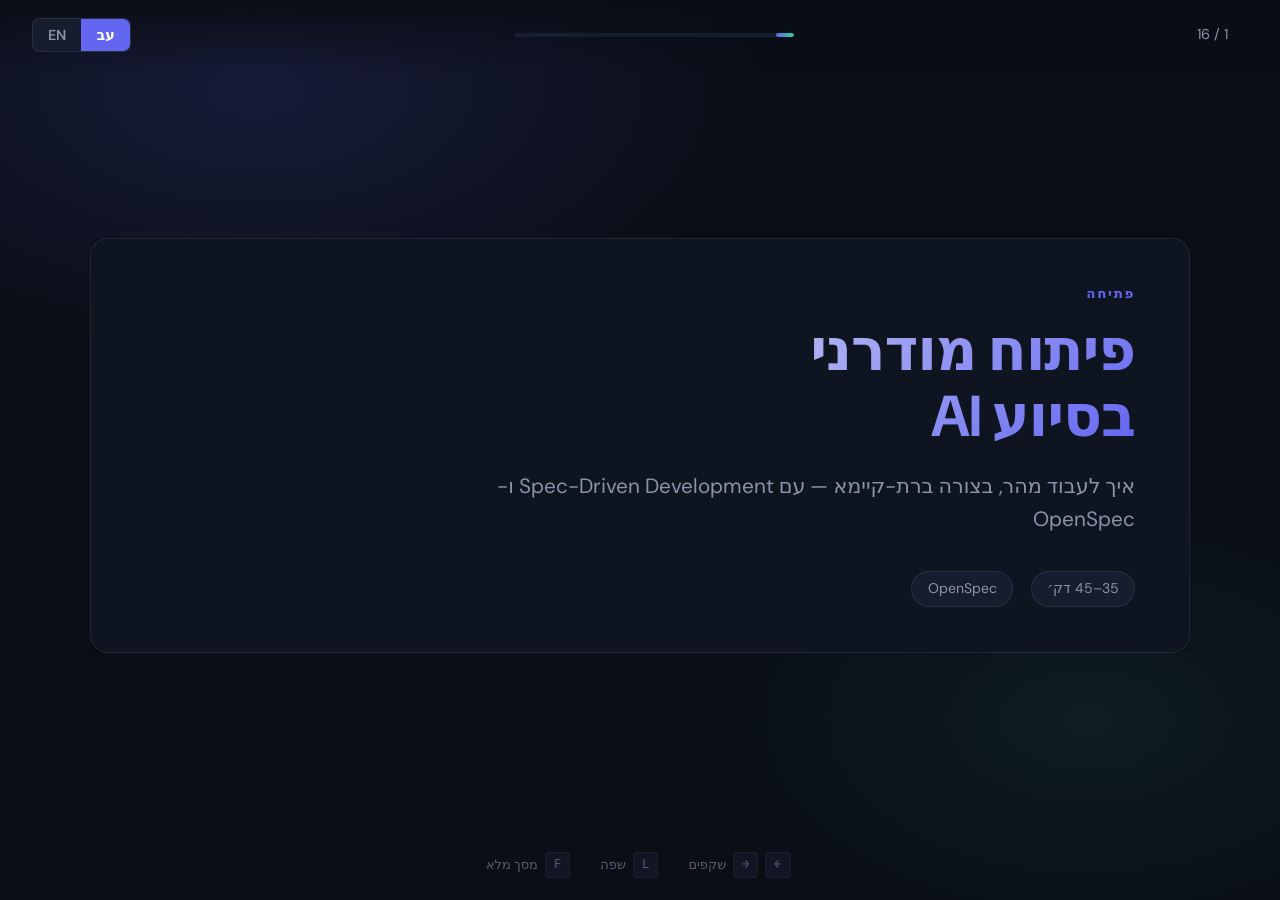
==== presentation/index.html @ f29eb17a "Add initial draft for AI-assisted development presentation and supporting materials - Created presen" ====
<!doctype html>
<html lang="he" dir="rtl">
  <head>
    <meta charset="UTF-8" />
    <meta name="viewport" content="width=device-width, initial-scale=1.0" />
    <title>Modern AI-Assisted Development</title>
    <link rel="preconnect" href="https://fonts.googleapis.com" />
    <link rel="preconnect" href="https://fonts.gstatic.com" crossorigin />
    <link
      href="https://fonts.googleapis.com/css2?family=DM+Sans:ital,opsz,wght@0,9..40,400;0,9..40,500;0,9..40,600;0,9..40,700;1,9..40,400&family=JetBrains+Mono:wght@400;500&display=swap"
      rel="stylesheet"
    />
    <style>
      :root {
        --bg: #0a0e17;
        --bg-slide: #0f1520;
        --surface: #161d2e;
        --surface-hover: #1c2640;
        --border: rgba(255, 255, 255, 0.08);
        --text: #e8ecf4;
        --text-muted: #8b95a8;
        --accent: #6366f1;
        --accent-glow: rgba(99, 102, 241, 0.35);
        --accent-soft: rgba(99, 102, 241, 0.12);
        --success: #34d399;
        --success-soft: rgba(52, 211, 153, 0.12);
        --warning: #fbbf24;
        --warning-soft: rgba(251, 191, 36, 0.12);
        --danger: #f87171;
        --danger-soft: rgba(248, 113, 113, 0.12);
        --highlight: #a5b4fc;
        --radius: 14px;
        --radius-sm: 8px;
        --shadow: 0 24px 80px rgba(0, 0, 0, 0.45);
        --font: "DM Sans", system-ui, sans-serif;
        --mono: "JetBrains Mono", monospace;
        --transition: 0.35s cubic-bezier(0.4, 0, 0.2, 1);
      }

      *,
      *::before,
      *::after {
        box-sizing: border-box;
        margin: 0;
        padding: 0;
      }

      html {
        font-size: 18px;
      }

      body {
        font-family: var(--font);
        background: var(--bg);
        color: var(--text);
        overflow: hidden;
        height: 100vh;
        line-height: 1.5;
      }

      body[dir="ltr"] {
        font-family: var(--font);
      }

      /* Ambient background */
      .ambient {
        position: fixed;
        inset: 0;
        pointer-events: none;
        z-index: 0;
        background:
          radial-gradient(
            ellipse 80% 60% at 20% 10%,
            rgba(99, 102, 241, 0.15),
            transparent 50%
          ),
          radial-gradient(
            ellipse 60% 50% at 85% 80%,
            rgba(52, 211, 153, 0.08),
            transparent 50%
          ),
          var(--bg);
      }

      /* Top bar */
      .topbar {
        position: fixed;
        top: 0;
        left: 0;
        right: 0;
        z-index: 100;
        display: flex;
        align-items: center;
        justify-content: space-between;
        padding: 1rem 1.75rem;
        background: linear-gradient(
          to bottom,
          rgba(10, 14, 23, 0.95),
          transparent
        );
      }

      .progress-wrap {
        flex: 1;
        max-width: 280px;
        height: 4px;
        background: var(--surface);
        border-radius: 2px;
        overflow: hidden;
        margin-inline: 1.5rem;
      }

      .progress-bar {
        height: 100%;
        background: linear-gradient(90deg, var(--accent), var(--success));
        border-radius: 2px;
        transition: width var(--transition);
        width: 0%;
      }

      .slide-counter {
        font-size: 0.8rem;
        color: var(--text-muted);
        font-variant-numeric: tabular-nums;
        min-width: 4rem;
        text-align: center;
      }

      .lang-toggle {
        display: flex;
        background: var(--surface);
        border: 1px solid var(--border);
        border-radius: var(--radius-sm);
        overflow: hidden;
      }

      .lang-btn {
        padding: 0.4rem 0.85rem;
        border: none;
        background: transparent;
        color: var(--text-muted);
        font-family: var(--font);
        font-size: 0.8rem;
        font-weight: 600;
        cursor: pointer;
        transition: all 0.2s;
      }

      .lang-btn.active {
        background: var(--accent);
        color: white;
      }

      .lang-btn:hover:not(.active) {
        color: var(--text);
        background: var(--surface-hover);
      }

      /* Slides container */
      .deck {
        position: relative;
        z-index: 1;
        height: 100vh;
        display: flex;
        align-items: center;
        justify-content: center;
        padding: 4.5rem 2rem 5rem;
      }

      .slide {
        position: absolute;
        width: min(1100px, 92vw);
        max-height: calc(100vh - 9rem);
        overflow-y: auto;
        opacity: 0;
        visibility: hidden;
        transform: translateX(40px) scale(0.98);
        transition:
          opacity var(--transition),
          transform var(--transition),
          visibility var(--transition);
        scrollbar-width: thin;
        scrollbar-color: var(--accent) transparent;
      }

      body[dir="ltr"] .slide {
        transform: translateX(-40px) scale(0.98);
      }

      .slide.active {
        opacity: 1;
        visibility: visible;
        transform: translateX(0) scale(1);
      }

      .slide-inner {
        background: var(--bg-slide);
        border: 1px solid var(--border);
        border-radius: calc(var(--radius) + 4px);
        padding: 2.5rem 3rem;
        box-shadow: var(--shadow);
      }

      /* Typography */
      .slide-label {
        font-size: 0.75rem;
        font-weight: 600;
        text-transform: uppercase;
        letter-spacing: 0.12em;
        color: var(--accent);
        margin-bottom: 0.75rem;
      }

      h1 {
        font-size: clamp(2rem, 5vw, 3.2rem);
        font-weight: 700;
        line-height: 1.15;
        letter-spacing: -0.02em;
        margin-bottom: 1rem;
      }

      h2 {
        font-size: clamp(1.6rem, 3.5vw, 2.2rem);
        font-weight: 700;
        letter-spacing: -0.02em;
        margin-bottom: 1.25rem;
        line-height: 1.2;
      }

      .subtitle {
        font-size: 1.15rem;
        color: var(--text-muted);
        max-width: 36rem;
        line-height: 1.6;
      }

      /* Key quote / callout */
      .key-message {
        background: linear-gradient(
          135deg,
          var(--accent-soft),
          rgba(52, 211, 153, 0.06)
        );
        border: 1px solid rgba(99, 102, 241, 0.3);
        border-radius: var(--radius);
        padding: 1.5rem 1.75rem;
        margin: 1.5rem 0;
        font-size: 1.2rem;
        font-weight: 600;
        line-height: 1.5;
        color: var(--highlight);
        position: relative;
      }

      .key-message::before {
        content: '"';
        position: absolute;
        top: -0.25rem;
        inset-inline-start: 1rem;
        font-size: 3rem;
        opacity: 0.2;
        line-height: 1;
      }

      .key-message.danger {
        background: linear-gradient(
          135deg,
          var(--danger-soft),
          var(--warning-soft)
        );
        border-color: rgba(248, 113, 113, 0.35);
        color: #fecaca;
      }

      .key-message.success {
        background: linear-gradient(
          135deg,
          var(--success-soft),
          var(--accent-soft)
        );
        border-color: rgba(52, 211, 153, 0.35);
        color: #a7f3d0;
      }

      /* Cards grid */
      .cards {
        display: grid;
        grid-template-columns: repeat(auto-fit, minmax(220px, 1fr));
        gap: 1rem;
        margin-top: 1.5rem;
      }

      .card {
        background: var(--surface);
        border: 1px solid var(--border);
        border-radius: var(--radius);
        padding: 1.25rem;
        transition:
          border-color 0.2s,
          transform 0.2s;
      }

      .card:hover {
        border-color: rgba(99, 102, 241, 0.35);
        transform: translateY(-2px);
      }

      .card-icon {
        font-size: 1.5rem;
        margin-bottom: 0.6rem;
      }

      .card h3 {
        font-size: 0.95rem;
        font-weight: 600;
        margin-bottom: 0.35rem;
      }

      .card p {
        font-size: 0.85rem;
        color: var(--text-muted);
        line-height: 1.45;
      }

      .card.opportunity {
        border-inline-start: 3px solid var(--success);
      }
      .card.challenge {
        border-inline-start: 3px solid var(--danger);
      }
      .card.neutral {
        border-inline-start: 3px solid var(--accent);
      }

      /* Flow / steps */
      .flow {
        display: flex;
        flex-wrap: wrap;
        gap: 0.5rem;
        align-items: center;
        margin-top: 1.5rem;
      }

      .flow-step {
        background: var(--surface);
        border: 1px solid var(--border);
        border-radius: var(--radius-sm);
        padding: 0.65rem 1rem;
        font-size: 0.85rem;
        font-weight: 500;
        flex: 0 1 auto;
      }

      .flow-arrow {
        color: var(--accent);
        font-size: 1.1rem;
        opacity: 0.7;
      }

      /* Physical key labels — avoid bidi mirroring in RTL */
      .nav-keys {
        direction: ltr;
        unicode-bidi: isolate;
      }

      /* Layer stack */
      .layers {
        display: flex;
        flex-direction: column;
        gap: 0.65rem;
        margin-top: 1.25rem;
      }

      .layers-legend {
        display: flex;
        flex-wrap: wrap;
        gap: 0.5rem 1rem;
        margin-top: 0.75rem;
        font-size: 0.72rem;
        font-weight: 600;
        letter-spacing: 0.02em;
      }

      .layers-legend span {
        display: inline-flex;
        align-items: center;
        gap: 0.35rem;
        padding: 0.25rem 0.6rem;
        border-radius: 999px;
        border: 1px solid var(--border);
      }

      .layers-legend .lg-foundation {
        color: var(--success);
        background: var(--success-soft);
        border-color: rgba(52, 211, 153, 0.35);
      }
      .layers-legend .lg-checkpoint {
        color: var(--highlight);
        background: var(--accent-soft);
        border-color: rgba(99, 102, 241, 0.35);
      }
      .layers-legend .lg-final {
        color: var(--warning);
        background: var(--warning-soft);
        border-color: rgba(251, 191, 36, 0.35);
      }

      .layer {
        display: flex;
        align-items: flex-start;
        gap: 1rem;
        background: var(--surface);
        border: 1px solid var(--border);
        border-radius: var(--radius-sm);
        padding: 0.85rem 1.15rem;
        transition: all 0.2s;
        text-align: start;
        width: 100%;
        color: inherit;
      }

      .layer[data-tip] {
        cursor: help;
      }

      .layer[data-tip]:hover {
        border-color: rgba(99, 102, 241, 0.4);
        background: var(--surface-hover);
      }

      .layer.foundation {
        background: linear-gradient(90deg, var(--success-soft), transparent);
        border: 2px solid rgba(52, 211, 153, 0.45);
        padding: 1rem 1.2rem;
        box-shadow: 0 0 0 1px rgba(52, 211, 153, 0.08);
      }

      .layer.checkpoint {
        border-inline-start: 3px solid var(--accent);
      }

      .layer.final {
        background: linear-gradient(90deg, var(--warning-soft), transparent);
        border-inline-start: 3px solid var(--warning);
      }

      .layer-num {
        width: 1.75rem;
        height: 1.75rem;
        border-radius: 50%;
        background: var(--accent);
        color: white;
        font-size: 0.75rem;
        font-weight: 700;
        display: flex;
        align-items: center;
        justify-content: center;
        flex-shrink: 0;
      }

      .layer.foundation .layer-num {
        width: 2rem;
        height: 2rem;
        font-size: 0.85rem;
        background: var(--success);
        box-shadow: 0 0 12px rgba(52, 211, 153, 0.35);
      }

      .layer.final .layer-num {
        background: var(--warning);
        color: #1a1408;
      }

      .layer-badge {
        flex-shrink: 0;
        font-size: 0.62rem;
        font-weight: 700;
        text-transform: uppercase;
        letter-spacing: 0.06em;
        padding: 0.28rem 0.55rem;
        border-radius: 999px;
        background: var(--success-soft);
        color: var(--success);
        border: 1px solid rgba(52, 211, 153, 0.4);
        white-space: nowrap;
      }

      .layer-tier-label {
        font-size: 0.65rem;
        font-weight: 600;
        text-transform: uppercase;
        letter-spacing: 0.07em;
        color: var(--text-muted);
        margin-bottom: 0.35rem;
      }

      .layer.foundation .layer-tier-label {
        color: var(--success);
      }
      .layer.final .layer-tier-label {
        color: var(--warning);
      }

      .layer-info {
        flex: 1;
      }
      .layer-info strong {
        display: block;
        font-size: 0.9rem;
        margin-bottom: 0.25rem;
      }
      .layer-info .layer-desc {
        display: block;
        font-size: 0.82rem;
        color: var(--text-muted);
        line-height: 1.4;
      }
    .layer-info .layer-detail {
      display: block;
      font-size: 0.78rem;
      color: var(--text-muted);
      opacity: 0.85;
      margin-top: 0.25rem;
      line-height: 1.4;
    }

    .layer-extras {
      list-style: none;
      margin-top: 0.45rem;
      display: flex;
      flex-wrap: wrap;
      gap: 0.35rem;
    }

    .layer-extras li {
      font-size: 0.68rem;
      font-weight: 500;
      padding: 0.2rem 0.5rem;
      border-radius: 999px;
      background: var(--accent-soft);
      color: var(--highlight);
      border: 1px solid rgba(99, 102, 241, 0.25);
    }

      .bullets li.has-tip {
        cursor: help;
        border-bottom: 1px dotted rgba(99, 102, 241, 0.45);
        display: inline-block;
        width: 100%;
      }

      /* Bullet list - minimal */
      .bullets {
        list-style: none;
        margin-top: 1rem;
      }

      .bullets li {
        position: relative;
        padding-inline-start: 1.35rem;
        margin-bottom: 0.65rem;
        font-size: 0.95rem;
        color: var(--text);
      }

      .bullets li::before {
        content: "";
        position: absolute;
        inset-inline-start: 0;
        top: 0.55em;
        width: 6px;
        height: 6px;
        border-radius: 50%;
        background: var(--accent);
      }

      /* Split layout */
      .split {
        display: grid;
        grid-template-columns: 1fr 1fr;
        gap: 1.5rem;
        margin-top: 1.25rem;
      }

      @media (max-width: 768px) {
        .split {
          grid-template-columns: 1fr;
        }
        .slide-inner {
          padding: 1.75rem;
        }
      }

      .panel {
        background: var(--surface);
        border: 1px solid var(--border);
        border-radius: var(--radius);
        padding: 1.25rem;
      }

      .panel h3 {
        font-size: 0.8rem;
        text-transform: uppercase;
        letter-spacing: 0.08em;
        margin-bottom: 0.75rem;
      }

      .panel.before h3 {
        color: var(--success);
      }
      .panel.live h3 {
        color: var(--warning);
      }

      /* Agenda timeline */
      .agenda {
        display: flex;
        flex-direction: column;
        gap: 0.6rem;
        margin-top: 1.25rem;
      }

      .agenda-item {
        display: flex;
        align-items: center;
        gap: 1rem;
        padding: 0.75rem 1rem;
        background: var(--surface);
        border-radius: var(--radius-sm);
        border: 1px solid var(--border);
      }

      .agenda-time {
        font-family: var(--mono);
        font-size: 0.75rem;
        color: var(--accent);
        min-width: 3.5rem;
        font-weight: 500;
      }

      .agenda-text {
        font-size: 0.9rem;
        flex: 1;
      }

      /* Quote wall */
      .quotes {
        display: grid;
        grid-template-columns: repeat(auto-fit, minmax(280px, 1fr));
        gap: 0.85rem;
        margin-top: 1rem;
      }

      .quote-chip {
        background: var(--surface);
        border: 1px solid var(--border);
        border-radius: var(--radius-sm);
        padding: 1rem 1.15rem;
        font-size: 0.88rem;
        font-weight: 500;
        line-height: 1.45;
        border-inline-start: 3px solid var(--accent);
      }

      /* Expand button — removed; tips use data-tip hover/click instead */

      /* Tip popover (click/touch fallback) */
      .nav-hints {
        position: fixed;
        bottom: 1.25rem;
        left: 50%;
        transform: translateX(-50%);
        z-index: 100;
        display: flex;
        gap: 1.5rem;
        font-size: 0.72rem;
        color: var(--text-muted);
        opacity: 0.6;
      }

      .nav-hints kbd {
        display: inline-block;
        padding: 0.15rem 0.45rem;
        background: var(--surface);
        border: 1px solid var(--border);
        border-radius: 4px;
        font-family: var(--mono);
        font-size: 0.68rem;
        margin-inline: 0.2rem;
      }

      /* Title slide special */
      .title-slide h1 {
        background: linear-gradient(
          135deg,
          var(--text) 30%,
          var(--accent) 100%
        );
        -webkit-background-clip: text;
        -webkit-text-fill-color: transparent;
        background-clip: text;
      }

      .title-meta {
        margin-top: 2rem;
        display: flex;
        gap: 1rem;
        flex-wrap: wrap;
      }

      .tag {
        padding: 0.35rem 0.85rem;
        background: var(--surface);
        border: 1px solid var(--border);
        border-radius: 999px;
        font-size: 0.78rem;
        color: var(--text-muted);
      }

      /* Tooltip */
      [data-tip] {
        position: relative;
        cursor: help;
        border-bottom: 1px dotted var(--accent);
      }

      [data-tip]::after {
        content: attr(data-tip);
        position: absolute;
        bottom: calc(100% + 8px);
        inset-inline-start: 50%;
        transform: translateX(-50%) scale(0.95);
        background: var(--surface);
        border: 1px solid var(--border);
        padding: 0.5rem 0.75rem;
        border-radius: var(--radius-sm);
        font-size: 0.75rem;
        color: var(--text);
        white-space: nowrap;
        max-width: 260px;
        white-space: normal;
        opacity: 0;
        visibility: hidden;
        transition: all 0.2s;
        z-index: 50;
        pointer-events: none;
        box-shadow: var(--shadow);
      }

      body[dir="rtl"] [data-tip]::after {
        transform: translateX(50%) scale(0.95);
      }

      [data-tip]:hover::after {
        opacity: 1;
        visibility: visible;
        transform: translateX(-50%) scale(1);
      }

      [data-tip].tip-open::after {
        opacity: 1;
        visibility: visible;
        transform: translateX(-50%) scale(1);
      }

      body[dir="rtl"] [data-tip].tip-open::after {
        transform: translateX(50%) scale(1);
      }

      code {
        font-family: var(--mono);
        font-size: 0.85em;
        background: var(--surface);
        padding: 0.15rem 0.4rem;
        border-radius: 4px;
        color: var(--highlight);
      }
    </style>
  </head>
  <body dir="rtl">
    <div class="ambient"></div>

    <header class="topbar">
      <div class="slide-counter">
        <span id="current">1</span> / <span id="total">0</span>
      </div>
      <div class="progress-wrap">
        <div class="progress-bar" id="progress"></div>
      </div>
      <div class="lang-toggle">
        <button class="lang-btn active" data-lang="he" aria-label="עברית">
          עב
        </button>
        <button class="lang-btn" data-lang="en" aria-label="English">EN</button>
      </div>
    </header>

    <main class="deck" id="deck"></main>

    <footer class="nav-hints">
      <span
        ><span class="nav-keys" data-i18n-html="navSlideKeys"></span>
        <span data-i18n="navSlides">שקפים</span></span
      >
      <span><kbd>L</kbd> <span data-i18n="navLang">שפה</span></span>
      <span><kbd>F</kbd> <span data-i18n="navFull">מסך מלא</span></span>
    </footer>

    <script>
      const i18n = {
        he: {
          navSlides: "שקפים",
          navSlideKeys: "<kbd>→</kbd><kbd>←</kbd>",
          navLang: "שפה",
          navFull: "מסך מלא",
          slides: [
            {
              type: "title",
              label: "פתיחה",
              title: "פיתוח מודרני<br>בסיוע AI",
              subtitle:
                "איך לעבוד מהר, בצורה ברת-קיימא — עם Spec-Driven Development ו-OpenSpec",
              tags: ["35–45 דק׳", "OpenSpec"],
            },
            {
              label: "מטרה",
              title: "מה ניקח מהמפגש?",
              items: [
                {
                  icon: "⚡",
                  title: "הזדמנויות וסיכונים",
                  desc: "להבין את התמונה המלאה של פיתוח מונע-AI",
                },
                {
                  icon: "🔄",
                  title: "הרגלים פרקטיים",
                  desc: "לעבוד יעיל ובר-קיימא עם AI ביום-יום",
                },
                {
                  icon: "📋",
                  title: "Spec-Driven Dev",
                  desc: "לראות תהליך קונקרטי מקצה לקצה",
                },
                {
                  icon: "🔧",
                  title: "OpenSpec",
                  desc: "להבין אילו בעיות זה פותר בעבודה הנדסית",
                },
              ],
            },
            {
              label: "אג'נדה",
              title: "מסלול המצגת",
              agenda: [
                { time: "5′", text: "למה זה חשוב עכשיו" },
                { time: "10′", text: "הזדמנויות מול אתגרים" },
                { time: "12′", text: "קווים מנחים + לולאות אימות" },
                { time: "10′", text: "Spec-Driven Development + OpenSpec" },
                { time: "5′", text: "שאלות ומסקנות" },
              ],
            },
            {
              label: "נרטיב",
              title: "קו העלילה",
              key: "AI מגדיל תפוקה — אבל תפוקה לא מנוהלת יוצרת כאוס.",
              flow: [
                "תפוקה ↑",
                "גדרות הגנה",
                "אימות מהיר",
                "Specs = כוונה",
                "OpenSpec = לופ",
              ],
            },
            {
              label: "הזדמנויות",
              title: "מה AI נותן לנו",
              cards: [
                {
                  icon: "🚀",
                  type: "opportunity",
                  title: "מהירות",
                  desc: "פרוטוטייפינג ומימוש מהירים יותר",
                },
                {
                  icon: "📚",
                  type: "opportunity",
                  title: "חניכה",
                  desc: "הסבר קוד וארכיטקטורה בסיוע AI",
                },
                {
                  icon: "👥",
                  type: "opportunity",
                  title: "מינוף",
                  desc: "צוותים קטנים עושים יותר",
                },
                {
                  icon: "🔁",
                  type: "opportunity",
                  title: "פחות חיכוך",
                  desc: "ריפקטור, מיגרציות, boilerplate",
                },
              ],
            },
            {
              label: "אתגרים",
              title: "מה עלול להשתבש",
              key: "צוואר בקבוק חדש: קוד נוצר מהר — בדיקות ו-review נשארים איטיים.",
              cards: [
                {
                  icon: "🎭",
                  type: "challenge",
                  title: "הלוצינציות",
                  desc: "דרישות וסטייה בהנחות",
                },
                {
                  icon: "💸",
                  type: "challenge",
                  title: "חוב איכות",
                  desc: "קוד ללא אימות",
                },
                {
                  icon: "🐱",
                  type: "challenge",
                  title: "החתול והשמנת",
                  desc: "אותו סוכן כותב ומאשר",
                },
                {
                  icon: "🔒",
                  type: "challenge",
                  title: "אבטחה",
                  desc: "פרומפטים ותוצרים לא מנוהלים",
                },
              ],
            },
            {
              label: "אתגרים · המשך",
              title: "עוד סיכונים שכדאי לזכור",
              cards: [
                {
                  icon: "🧩",
                  type: "challenge",
                  title: "אובדן context",
                  desc: "משימות ארוכות ובין סשנים",
                },
                {
                  icon: "🧠",
                  type: "challenge",
                  title: "תלות יתר",
                  desc: "שיקול דעת הנדסי נחלש",
                },
                {
                  icon: "📉",
                  type: "challenge",
                  title: "חוב אימות",
                  desc: "בעיות מוסתרות מתחת למהירות",
                },
                {
                  icon: "🎨",
                  type: "challenge",
                  title: "Review על סגנון",
                  desc: "במקום יישור מול הכוונה",
                },
              ],
            },
            {
              label: "קווים מנחים",
              title: "איך לעבוד נכון עם AI",
              bullets: [
                "להתחיל מ<strong>כוונה</strong>, לא מקוד — מטרה, מגבלות, קריטריוני קבלה",
                "לפרק לצעדים קטנים שאפשר <strong>לאמת</strong>",
                "לבקש חלופות וטרייד-אופים <strong>לפני</strong> מימוש",
                "לדרוש הנחות מפורשות בכל תשובה לא-טריוויאלית",
              ],
            },
            {
              label: "איכות",
              title: "אמינות לפני אמון",
              key: "להתייחס לפלט AI כ<strong>לא-מהימן</strong> עד שבדיקות עוברות.",
              bullets: [
                "לאמת <strong>התנהגות</strong>, לא רק lint",
                "לולאת red/green גלויה",
                "בעלות אנושית על ארכיטקטורה והחלטות סופיות",
              ],
            },
            {
              label: "ליבה",
              title: "ככל שכותבים מהר יותר — חייבים לבדוק מהר יותר",
              key: "אחרת AI רק <strong>הזיז את צוואר הבקבוק</strong>, לא פתר אותו.",
              bullets: [
                "בדיקות מתוך Spec / קריטריוני קבלה",
                "CI כשער עצמאי",
                "review אנושי על כוונה והיקף",
                "סוכן/סשן נפרד ל-review",
              ],
              subKey: '"האם זה עומד בדרישות?" — לא "האם הקוד נראה סביר?"',
              subKeyClass: "success",
            },
            {
              label: "שכבות אימות",
              title: "שכבות review — מלמטה למעלה",
              subtitle:
                "שכבות review מסודרות מעבירות מאדם <strong>בתוך</strong> הלולאה לאדם <strong>מעל</strong> הלולאה — פיקוח והחלטה, לא בדיקה ידנית של כל שלב.",
              layersLegend: [
                { cls: "lg-foundation", text: "① בסיס · כל סשן" },
                { cls: "lg-checkpoint", text: "②③ לפני push ועל PR" },
                { cls: "lg-final", text: "④ שער סופי" },
              ],
              layers: [
                {
                  num: 1,
                  tier: "foundation",
                  badge: "כל סשן",
                  tierLabel: "שכבת בסיס",
                  title: "rules / skills",
                  desc: "unit tests לפונקציונליות חדשה + build/lint/test אחרי כל שינוי",
                  detail: "תופס regressions מיד — חוסך back-and-forth מיותר",
                },
                {
                  num: 2,
                  tier: "checkpoint",
                  tierLabel: "לפני push",
                  title: "IDE — Find Issues / Review",
                  desc: "Cursor Review לפני שהקוד יוצא מהמחשב",
                  detail: "סריקה מקומית — עוד לפני PR",
                },
                {
                  num: 3,
                  tier: "checkpoint",
                  tierLabel: "על PR",
                  title: "Review bots + אוטומציות",
                  desc: "Bugbot, CodeRabbit, Copilot, Greptile, Sourcery… · Cursor Automations · Claude routines",
                  detail: "סוכן review נפרד מהמחבר — לא אותו חתול שכתב את הקוד",
                  extras: [
                    "בדיקות אבטחה",
                    "guidelines ו-practices מועדפים",
                    "אישור אוטומטי ל-PRs קטנים ולא מסוכנים",
                    "סיכומים ל-Slack ועוד",
                  ],
                },
                {
                  num: 4,
                  tier: "final",
                  tierLabel: "שער סופי",
                  title: "CI + review אנושי",
                  desc: "CI, lint, tests — אימות אובייקטיבי",
                  detail: "אדם מאשר כוונה והיקף, לא רק סגנון",
                },
              ],
            },
            {
              label: "צוות",
              title: "קיימות והרגלי צוות",
              bullets: [
                "סטנדרטיזציה דרך <code>rules</code> ו-<code>skills</code> — שימוש וחידוד מתמשך",
                "לעקוב אחרי מקור תקלות: מודל / פרומפט / Spec / בדיקות",
                "AI איפה שהוא מייצר ערך מצטבר — לא בכל מקום",
              ],
            },
            {
              label: "Spec-Driven",
              title: "Spec-Driven Development",
              split: {
                left: {
                  title: "❌ הבעיה",
                  items: [
                    "דרישות בצ'אט",
                    "פרשנויות שונות",
                    "זחילת היקף (scope creep)",
                    "review על סגנון",
                  ],
                },
                right: {
                  title: "✓ הפתרון",
                  items: [
                    "כוונה מפורשת",
                    "קריטריוני קבלה",
                    "פחות ריוורק",
                    'ארטיפקט "למה←מה"',
                  ],
                },
              },
            },
            {
              label: "Spec-Driven · AI",
              title: "איפה AI נכנס",
              bullets: [
                "טיוטות הצעות וחקר מקרי קצה",
                "מיפוי Specs למשימות מימוש",
                "שלדים ובדיקות מ-Specs מאושרים",
                "עדכון דוקומנטציה מה-Spec",
              ],
            },
            {
              label: "OpenSpec",
              title: "OpenSpec — מסגרת ביצוע",
              key: "לא רק תיעוד — <strong>לופ חוזר</strong>: הצעה ← יישור ← מימוש ← אימות",
              flow: [
                "בקשה",
                "Proposal",
                "Spec",
                "מימוש",
                "בדיקות",
                "Traceability",
              ],
            },
            {
              type: "title",
              label: "סיום",
              title: "שאלות?",
              subtitle: "תודה — נשמח לשמוע מהניסיון שלכם",
              tags: ["OpenSpec", "Q&A"],
            },
          ],
        },
        en: {
          navSlides: "Slides",
          navSlideKeys: "<kbd>←</kbd><kbd>→</kbd>",
          navLang: "Language",
          navFull: "Fullscreen",
          slides: [
            {
              type: "title",
              label: "Opening",
              title: "Modern AI-Assisted<br>Development",
              subtitle:
                "How to work fast and sustainably — with Spec-Driven Development and OpenSpec",
              tags: ["35–45 min", "OpenSpec"],
            },
            {
              label: "Goal",
              title: "What will you take away?",
              items: [
                {
                  icon: "⚡",
                  title: "Opportunities & risks",
                  desc: "Understand the full picture of AI-driven development",
                },
                {
                  icon: "🔄",
                  title: "Practical habits",
                  desc: "Work efficiently and sustainably with AI day-to-day",
                },
                {
                  icon: "📋",
                  title: "Spec-Driven Dev",
                  desc: "See a concrete end-to-end workflow",
                },
                {
                  icon: "🔧",
                  title: "OpenSpec",
                  desc: "Understand what problems it solves in engineering",
                },
              ],
            },
            {
              label: "Agenda",
              title: "Session roadmap",
              agenda: [
                { time: "5′", text: "Why this matters now" },
                { time: "10′", text: "Opportunities vs challenges" },
                { time: "12′", text: "Guidelines + verification loops" },
                { time: "10′", text: "Spec-Driven Development + OpenSpec" },
                { time: "5′", text: "Q&A and takeaways" },
              ],
            },
            {
              label: "Narrative",
              title: "The storyline",
              key: "AI increases output — but unmanaged output creates chaos.",
              flow: [
                "Output ↑",
                "Guardrails",
                "Fast verify",
                "Specs = intent",
                "OpenSpec = loop",
              ],
            },
            {
              label: "Opportunities",
              title: "What AI gives us",
              cards: [
                {
                  icon: "🚀",
                  type: "opportunity",
                  title: "Speed",
                  desc: "Faster prototyping and implementation",
                },
                {
                  icon: "📚",
                  type: "opportunity",
                  title: "Onboarding",
                  desc: "AI-assisted code and architecture explanation",
                },
                {
                  icon: "👥",
                  type: "opportunity",
                  title: "Leverage",
                  desc: "Smaller teams do more",
                },
                {
                  icon: "🔁",
                  type: "opportunity",
                  title: "Less friction",
                  desc: "Refactors, migrations, boilerplate",
                },
              ],
            },
            {
              label: "Challenges",
              title: "What can go wrong",
              key: "New bottleneck: code is fast — tests and review stay slow.",
              cards: [
                {
                  icon: "🎭",
                  type: "challenge",
                  title: "Hallucinations",
                  desc: "Requirements and assumption drift",
                },
                {
                  icon: "💸",
                  type: "challenge",
                  title: "Quality debt",
                  desc: "Unverified generated code",
                },
                {
                  icon: "🦊",
                  type: "challenge",
                  title: "Fox & henhouse",
                  desc: "Same agent writes and approves",
                },
                {
                  icon: "🔒",
                  type: "challenge",
                  title: "Security",
                  desc: "Uncontrolled prompts and outputs",
                },
              ],
            },
            {
              label: "Challenges · cont.",
              title: "More risks to remember",
              cards: [
                {
                  icon: "🧩",
                  type: "challenge",
                  title: "Context loss",
                  desc: "Long tasks and across sessions",
                },
                {
                  icon: "🧠",
                  type: "challenge",
                  title: "Over-reliance",
                  desc: "Engineering judgment weakens",
                },
                {
                  icon: "📉",
                  type: "challenge",
                  title: "Verification debt",
                  desc: "Defects hidden under speed",
                },
                {
                  icon: "🎨",
                  type: "challenge",
                  title: "Style-focused review",
                  desc: "Instead of intent alignment",
                },
              ],
            },
            {
              label: "Guidelines",
              title: "How to work well with AI",
              bullets: [
                "Start from <strong>intent</strong>, not code — goal, constraints, acceptance criteria",
                "Break into small <strong>verifiable</strong> steps",
                "Ask for alternatives and trade-offs <strong>before</strong> implementing",
                "Require explicit assumptions in every non-trivial response",
              ],
            },
            {
              label: "Quality",
              title: "Reliability before trust",
              key: "Treat AI output as <strong>untrusted</strong> until tests pass.",
              bullets: [
                "Verify <strong>behavior</strong>, not just lint",
                "Keep a visible red/green loop",
                "Human ownership of architecture and final decisions",
              ],
            },
            {
              label: "Core",
              title: "The faster you write — the faster you must verify",
              key: "Otherwise AI only <strong>moved the bottleneck</strong>, not solved it.",
              bullets: [
                "Tests from specs / acceptance criteria",
                "CI as an independent gate",
                "Human review on intent and scope",
                "Separate agent/session for review",
              ],
              subKey:
                '"Does this meet the requirements?" — not "Does the code look reasonable?"',
              subKeyClass: "success",
            },
            {
              label: "Verification layers",
              title: "Review layers — bottom to top",
              subtitle:
                "Well-designed review layers shift us from <strong>human-in-the-loop</strong> to <strong>human-on-the-loop</strong> — oversight and judgment, not hand-checking every step.",
              layersLegend: [
                { cls: "lg-foundation", text: "① Foundation · every session" },
                { cls: "lg-checkpoint", text: "②③ Before push & on PR" },
                { cls: "lg-final", text: "④ Final gate" },
              ],
              layers: [
                {
                  num: 1,
                  tier: "foundation",
                  badge: "Every session",
                  tierLabel: "Foundation layer",
                  title: "rules / skills",
                  desc: "Unit tests for new logic + build/lint/test after each change",
                  detail:
                    "Catches regressions immediately — saves unnecessary back-and-forth",
                },
                {
                  num: 2,
                  tier: "checkpoint",
                  tierLabel: "Before push",
                  title: "IDE — Find Issues / Review",
                  desc: "Cursor Review before code leaves your machine",
                  detail: "Local scan — still before the PR",
                },
                {
                  num: 3,
                  tier: "checkpoint",
                  tierLabel: "On PR",
                  title: "Review bots + automations",
                  desc: "Bugbot, CodeRabbit, Copilot, Greptile, Sourcery… · Cursor Automations · Claude routines",
                  detail:
                    "Review agent separate from author — not the same fox that wrote the code",
                  extras: [
                    "Security checks",
                    "Code guidelines & preferred practices",
                    "Auto-approve small, low-risk PRs",
                    "Slack summaries and more",
                  ],
                },
                {
                  num: 4,
                  tier: "final",
                  tierLabel: "Final gate",
                  title: "CI + human review",
                  desc: "CI, lint, tests — objective verification",
                  detail: "Human approves intent and scope, not just style",
                },
              ],
            },
            {
              label: "Team",
              title: "Sustainability and team practices",
              bullets: [
                "Standardize via ongoing use and refinement of <code>rules</code> and <code>skills</code>",
                "Track defect sources: model / prompt / spec / tests",
                "Use AI where it compounds value — not everywhere by default",
              ],
            },
            {
              label: "Spec-Driven",
              title: "Spec-Driven Development",
              split: {
                left: {
                  title: "❌ The problem",
                  items: [
                    "Requirements in chat",
                    "Different interpretations",
                    "Scope creep",
                    "Style-focused review",
                  ],
                },
                right: {
                  title: "✓ The solution",
                  items: [
                    "Explicit intent",
                    "Acceptance criteria",
                    "Less rework",
                    '"Why→what" artifact',
                  ],
                },
              },
            },
            {
              label: "Spec-Driven · AI",
              title: "Where AI fits",
              bullets: [
                "Draft proposals and explore edge cases",
                "Map specs to implementation tasks",
                "Scaffolds and tests from approved specs",
                "Update docs from completed specs",
              ],
            },
            {
              label: "OpenSpec",
              title: "OpenSpec — execution framework",
              key: "Not just docs — a <strong>repeatable loop</strong>: propose → align → implement → verify",
              flow: [
                "Request",
                "Proposal",
                "Spec",
                "Build",
                "Tests",
                "Traceability",
              ],
            },
            {
              type: "title",
              label: "Closing",
              title: "Questions?",
              subtitle: "Thank you — we'd love to hear about your experience",
              tags: ["OpenSpec", "Q&A"],
            },
          ],
        },
      };

      let lang = "he";
      let currentSlide = 0;

      function getSlideFromUrl() {
        const raw = location.hash.replace(/^#/, "");
        if (!raw) return null;
        const n = parseInt(raw, 10);
        if (!Number.isFinite(n) || n < 1) return null;
        return n - 1;
      }

      function syncSlideToUrl() {
        const hash = `#${currentSlide + 1}`;
        if (location.hash !== hash) {
          history.replaceState(null, "", hash);
        }
      }

      function renderSlides() {
        const deck = document.getElementById("deck");
        const slides = i18n[lang].slides;
        deck.innerHTML = slides.map((s, i) => renderSlide(s, i)).join("");
        document.getElementById("total").textContent = slides.length;
        currentSlide = Math.min(
          Math.max(0, currentSlide),
          slides.length - 1,
        );
        updateSlide();
      }

      function renderSlide(s, i) {
        let inner = "";

        if (s.type === "title") {
          inner = `
          <div class="slide-label">${s.label}</div>
          <h1>${s.title}</h1>
          <p class="subtitle">${s.subtitle}</p>
          <div class="title-meta">${(s.tags || []).map((t) => `<span class="tag">${t}</span>`).join("")}</div>
        `;
          return `<section class="slide title-slide" data-index="${i}"><div class="slide-inner">${inner}</div></section>`;
        }

        inner += `<div class="slide-label">${s.label}</div><h2>${s.title}</h2>`;
        if (s.subtitle) inner += `<p class="subtitle">${s.subtitle}</p>`;
        if (s.key)
          inner += `<div class="key-message${s.keyDanger ? " danger" : ""}">${s.key}</div>`;
        if (s.subKey)
          inner += `<div class="key-message ${s.subKeyClass || "success"}">${s.subKey}</div>`;

        if (s.items) {
          inner += `<div class="cards">${s.items
            .map(
              (it) => `
          <div class="card neutral"><div class="card-icon">${it.icon}</div><h3>${it.title}</h3><p>${it.desc}</p></div>
        `,
            )
            .join("")}</div>`;
        }

        if (s.agenda) {
          inner += `<div class="agenda">${s.agenda
            .map(
              (a) => `
          <div class="agenda-item"><span class="agenda-time">${a.time}</span><span class="agenda-text">${a.text}</span></div>
        `,
            )
            .join("")}</div>`;
        }

        if (s.flow) {
          inner += `<div class="flow">${s.flow
            .map(
              (f, idx) => `
          ${idx ? `<span class="flow-arrow">${lang === "he" ? "←" : "→"}</span>` : ""}<span class="flow-step">${f}</span>
        `,
            )
            .join("")}</div>`;
        }

        if (s.cards) {
          inner += `<div class="cards">${s.cards
            .map(
              (c) => `
          <div class="card ${c.type}"><div class="card-icon">${c.icon}</div><h3>${c.title}</h3><p>${c.desc}</p></div>
        `,
            )
            .join("")}</div>`;
        }

        if (s.bullets) {
          inner += `<ul class="bullets">${s.bullets
            .map((b) => {
              if (typeof b === "object") {
                const tip = b.tip ? ` data-tip="${escapeAttr(b.tip)}"` : "";
                return `<li class="${b.tip ? "has-tip" : ""}"${tip}>${b.text}</li>`;
              }
              return `<li>${b}</li>`;
            })
            .join("")}</ul>`;
        }

        if (s.layers) {
          if (s.layersLegend) {
            inner += `<div class="layers-legend">${s.layersLegend
              .map((lg) => `<span class="${lg.cls}">${lg.text}</span>`)
              .join("")}</div>`;
          }
          inner += `<div class="layers">${s.layers
            .map((l) => {
              const tier =
                l.tier || (l.foundation ? "foundation" : "checkpoint");
              return `
          <div class="layer ${tier}"${l.tip ? ` data-tip="${escapeAttr(l.tip)}"` : ""}>
            <span class="layer-num">${l.num}</span>
            <div class="layer-info">
              ${l.tierLabel ? `<span class="layer-tier-label">${l.tierLabel}</span>` : ""}
              <strong>${l.title}</strong>
              <span class="layer-desc">${l.desc}</span>
              ${l.detail ? `<span class="layer-detail">${l.detail}</span>` : ""}
              ${l.extras ? `<ul class="layer-extras">${l.extras.map((x) => `<li>${x}</li>`).join("")}</ul>` : ""}
            </div>
            ${l.badge ? `<span class="layer-badge">${l.badge}</span>` : ""}
          </div>`;
            })
            .join("")}</div>`;
        }

        if (s.split) {
          inner += `<div class="split">
          <div class="panel"><h3>${s.split.left.title}</h3><ul class="bullets">${s.split.left.items.map((x) => `<li>${x}</li>`).join("")}</ul></div>
          <div class="panel"><h3>${s.split.right.title}</h3><ul class="bullets">${s.split.right.items.map((x) => `<li>${x}</li>`).join("")}</ul></div>
        </div>`;
        }

        if (s.quotes) {
          inner += `<div class="quotes">${s.quotes.map((q) => `<div class="quote-chip">${q}</div>`).join("")}</div>`;
        }

        return `<section class="slide" data-index="${i}"><div class="slide-inner">${inner}</div></section>`;
      }

      function escapeAttr(str) {
        return String(str).replace(/"/g, "&quot;").replace(/'/g, "&#39;");
      }

      function applyI18nChrome() {
        document.querySelectorAll("[data-i18n]").forEach((el) => {
          const key = el.dataset.i18n;
          if (i18n[lang][key]) el.textContent = i18n[lang][key];
        });
        document.querySelectorAll("[data-i18n-html]").forEach((el) => {
          const key = el.dataset.i18nHtml;
          if (i18n[lang][key]) el.innerHTML = i18n[lang][key];
        });
      }

      function setLang(newLang) {
        lang = newLang;
        document.documentElement.lang = lang;
        document.body.dir = lang === "he" ? "rtl" : "ltr";
        document.querySelectorAll(".lang-btn").forEach((btn) => {
          btn.classList.toggle("active", btn.dataset.lang === lang);
        });
        applyI18nChrome();
        const saved = currentSlide;
        renderSlides();
        currentSlide = Math.min(saved, i18n[lang].slides.length - 1);
        updateSlide();
        bindTipTriggers();
      }

      function updateSlide() {
        const slides = document.querySelectorAll(".slide");
        const total = slides.length;
        slides.forEach((s, i) =>
          s.classList.toggle("active", i === currentSlide),
        );
        document.getElementById("current").textContent = currentSlide + 1;
        document.getElementById("progress").style.width =
          `${((currentSlide + 1) / total) * 100}%`;
        syncSlideToUrl();
      }

      function nextSlide() {
        if (currentSlide < i18n[lang].slides.length - 1) {
          currentSlide++;
          updateSlide();
        }
      }

      function prevSlide() {
        if (currentSlide > 0) {
          currentSlide--;
          updateSlide();
        }
      }

      function bindTipTriggers() {
        document.querySelectorAll("[data-tip]").forEach((el) => {
          el.onclick = (e) => {
            e.stopPropagation();
            const open = el.classList.contains("tip-open");
            document
              .querySelectorAll("[data-tip].tip-open")
              .forEach((x) => x.classList.remove("tip-open"));
            if (!open) el.classList.add("tip-open");
          };
        });
      }

      document.addEventListener("click", () => {
        document
          .querySelectorAll("[data-tip].tip-open")
          .forEach((x) => x.classList.remove("tip-open"));
      });

      document.querySelectorAll(".lang-btn").forEach((btn) => {
        btn.onclick = () => setLang(btn.dataset.lang);
      });

      document.addEventListener("keydown", (e) => {
        if (e.key === "ArrowRight" || e.key === " ") {
          e.preventDefault();
          lang === "he" ? prevSlide() : nextSlide();
        }
        if (e.key === "ArrowLeft") {
          e.preventDefault();
          lang === "he" ? nextSlide() : prevSlide();
        }
        if (e.key === "ArrowDown") {
          e.preventDefault();
          nextSlide();
        }
        if (e.key === "ArrowUp") {
          e.preventDefault();
          prevSlide();
        }
        if (e.key === "l" || e.key === "L")
          setLang(lang === "he" ? "en" : "he");
        if (e.key === "f" || e.key === "F") {
          if (!document.fullscreenElement)
            document.documentElement.requestFullscreen();
          else document.exitFullscreen();
        }
      });

      const slideFromUrl = getSlideFromUrl();
      if (slideFromUrl !== null) currentSlide = slideFromUrl;

      window.addEventListener("hashchange", () => {
        const idx = getSlideFromUrl();
        if (idx === null || idx === currentSlide) return;
        currentSlide = Math.min(
          Math.max(0, idx),
          i18n[lang].slides.length - 1,
        );
        updateSlide();
      });

      applyI18nChrome();
      renderSlides();
      bindTipTriggers();
    </script>
  </body>
</html>
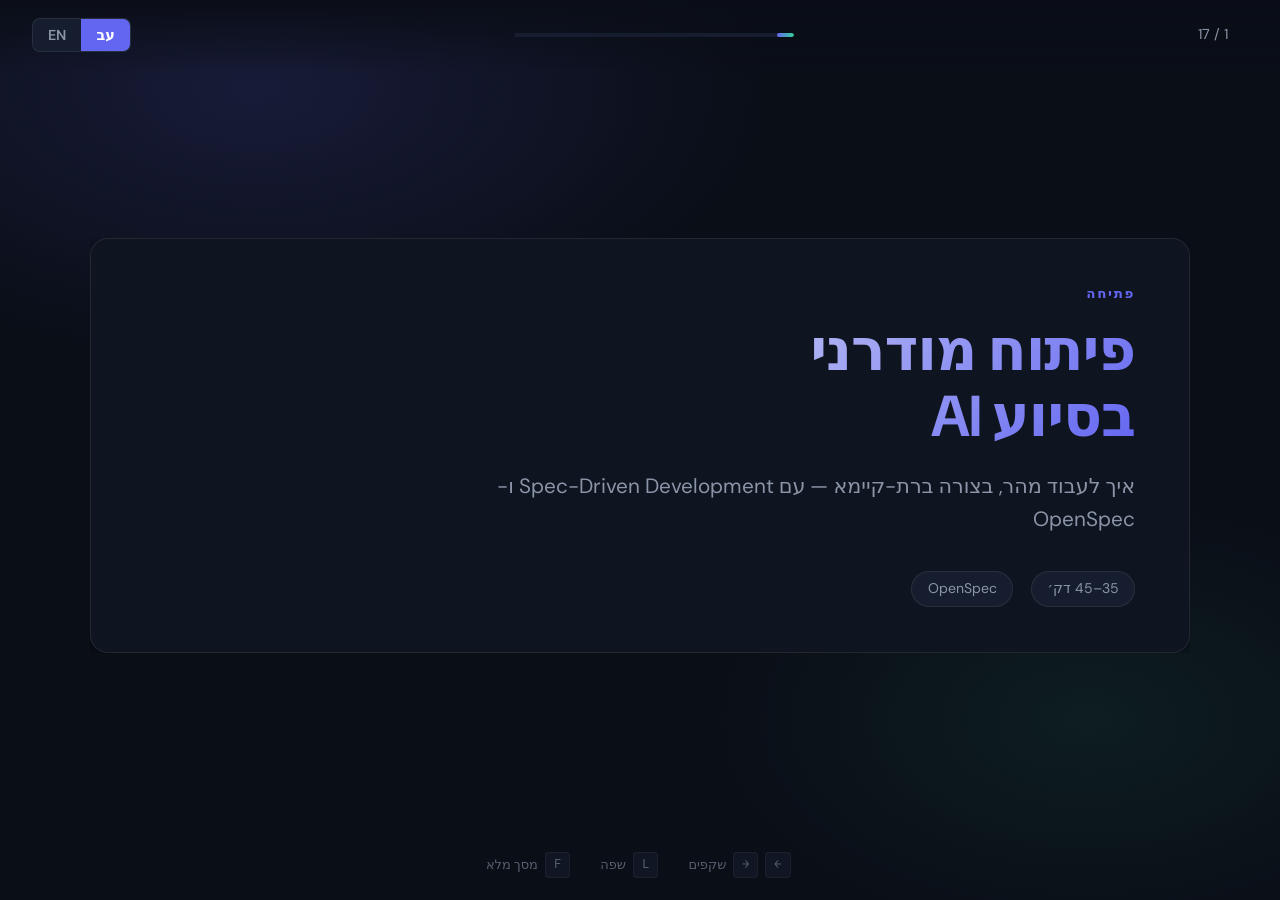
==== commit 86ccbef4: "Fix typo in Hebrew outline and enhance HTML presentation with new terminal tooltips and structured d" ====
--- a/presentation/index.html
+++ b/presentation/index.html
@@ -516,32 +516,32 @@
         color: var(--text-muted);
         line-height: 1.4;
       }
-    .layer-info .layer-detail {
-      display: block;
-      font-size: 0.78rem;
-      color: var(--text-muted);
-      opacity: 0.85;
-      margin-top: 0.25rem;
-      line-height: 1.4;
-    }
-
-    .layer-extras {
-      list-style: none;
-      margin-top: 0.45rem;
-      display: flex;
-      flex-wrap: wrap;
-      gap: 0.35rem;
-    }
-
-    .layer-extras li {
-      font-size: 0.68rem;
-      font-weight: 500;
-      padding: 0.2rem 0.5rem;
-      border-radius: 999px;
-      background: var(--accent-soft);
-      color: var(--highlight);
-      border: 1px solid rgba(99, 102, 241, 0.25);
-    }
+      .layer-info .layer-detail {
+        display: block;
+        font-size: 0.78rem;
+        color: var(--text-muted);
+        opacity: 0.85;
+        margin-top: 0.25rem;
+        line-height: 1.4;
+      }
+
+      .layer-extras {
+        list-style: none;
+        margin-top: 0.45rem;
+        display: flex;
+        flex-wrap: wrap;
+        gap: 0.35rem;
+      }
+
+      .layer-extras li {
+        font-size: 0.68rem;
+        font-weight: 500;
+        padding: 0.2rem 0.5rem;
+        border-radius: 999px;
+        background: var(--accent-soft);
+        color: var(--highlight);
+        border: 1px solid rgba(99, 102, 241, 0.25);
+      }
 
       .bullets li.has-tip {
         cursor: help;
@@ -768,6 +768,174 @@
         transform: translateX(50%) scale(1);
       }
 
+      /* OpenSpec loop title — terminal tooltips */
+      h2:has(.opsx-loop-title) {
+        overflow: visible;
+      }
+
+      .opsx-loop-title {
+        display: flex;
+        flex-wrap: wrap;
+        align-items: center;
+        gap: 0.35rem 0.5rem;
+        line-height: 1.35;
+        overflow: visible;
+      }
+
+      .opsx-loop-prefix {
+        font-weight: 700;
+      }
+
+      .opsx-loop-arrow {
+        color: var(--accent);
+        opacity: 0.75;
+        font-size: 0.9em;
+        user-select: none;
+      }
+
+      .opsx-cmd {
+        position: relative;
+        display: inline-flex;
+        cursor: help;
+        border-bottom: 1px dotted rgba(99, 102, 241, 0.55);
+      }
+
+      .opsx-cmd > code {
+        cursor: help;
+      }
+
+      .opsx-cmd .terminal-popup {
+        position: absolute;
+        top: 100%;
+        left: 50%;
+        right: auto;
+        bottom: auto;
+        margin-top: 12px;
+        transform: translateX(-50%) translateY(4px) scale(0.98);
+        transform-origin: top center;
+        opacity: 0;
+        visibility: hidden;
+        pointer-events: none;
+        z-index: 200;
+        transition:
+          opacity 0.2s,
+          transform 0.2s,
+          visibility 0.2s;
+        width: max-content;
+        max-width: min(520px, 88vw);
+      }
+
+      .opsx-cmd:hover .terminal-popup,
+      .opsx-cmd:focus-visible .terminal-popup,
+      .opsx-cmd.tip-open .terminal-popup {
+        opacity: 1;
+        visibility: visible;
+        transform: translateX(-50%) translateY(0) scale(1);
+        pointer-events: auto;
+      }
+
+      .slide:has(.opsx-cmd.tip-open) .slide-inner,
+      .slide:has(.opsx-cmd:hover) .slide-inner {
+        overflow: visible;
+      }
+
+      .slide:has(.opsx-cmd.tip-open),
+      .slide:has(.opsx-cmd:hover) {
+        overflow: visible;
+        z-index: 5;
+      }
+
+      .slide.active:has(.opsx-cmd.tip-open),
+      .slide.active:has(.opsx-cmd:hover) {
+        z-index: 10;
+      }
+
+      .terminal-shell {
+        background: #0c1018;
+        border: 1px solid rgba(255, 255, 255, 0.12);
+        border-radius: 10px;
+        box-shadow:
+          0 20px 50px rgba(0, 0, 0, 0.55),
+          0 0 0 1px rgba(99, 102, 241, 0.15);
+        overflow: hidden;
+        text-align: start;
+      }
+
+      .terminal-chrome {
+        display: flex;
+        align-items: center;
+        gap: 0.45rem;
+        padding: 0.45rem 0.65rem;
+        background: linear-gradient(180deg, #161d2e 0%, #121826 100%);
+        border-bottom: 1px solid rgba(255, 255, 255, 0.08);
+        font-family: var(--mono);
+        font-size: 0.62rem;
+        color: var(--text-muted);
+        letter-spacing: 0.04em;
+      }
+
+      .terminal-dots {
+        display: flex;
+        gap: 0.3rem;
+      }
+
+      .terminal-dots span {
+        width: 0.5rem;
+        height: 0.5rem;
+        border-radius: 50%;
+        background: #3b4256;
+      }
+
+      .terminal-dots span:nth-child(1) {
+        background: #f87171;
+      }
+      .terminal-dots span:nth-child(2) {
+        background: #fbbf24;
+      }
+      .terminal-dots span:nth-child(3) {
+        background: #34d399;
+      }
+
+      .terminal-body {
+        margin: 0;
+        padding: 0.75rem 0.85rem 0.85rem;
+        font-family: var(--mono);
+        font-size: 0.68rem;
+        line-height: 1.55;
+        color: #c8d0e0;
+        direction: ltr;
+        unicode-bidi: isolate;
+        white-space: pre-wrap;
+        word-break: break-word;
+      }
+
+      .terminal-body .t-line {
+        display: block;
+      }
+
+      .terminal-body .t-prompt-you {
+        color: #7dd3fc;
+        font-weight: 600;
+      }
+
+      .terminal-body .t-prompt-ai {
+        color: #a5b4fc;
+        font-weight: 600;
+      }
+
+      .terminal-body .t-check {
+        color: var(--success);
+      }
+
+      .terminal-body .t-indent {
+        display: block;
+        padding-inline-start: 2.35rem;
+      }
+
+      .terminal-body .t-highlight {
+        color: #e8ecf4;
+      }
+
       code {
         font-family: var(--mono);
         font-size: 0.85em;
@@ -808,6 +976,38 @@
     </footer>
 
     <script>
+      const opsxDemos = {
+        propose: {
+          you: "/opsx:propose add-dark-mode",
+          ai: [
+            "Created openspec/changes/add-dark-mode/",
+            { check: "proposal.md — why we're doing this, what's changing" },
+            { check: "specs/       — requirements and scenarios" },
+            { check: "design.md    — technical approach" },
+            { check: "tasks.md     — implementation checklist" },
+            "Ready for implementation!",
+          ],
+        },
+        apply: {
+          you: "/opsx:apply",
+          ai: [
+            "Implementing tasks...",
+            { check: "1.1 Add theme context provider" },
+            { check: "1.2 Create toggle component" },
+            { check: "2.1 Add CSS variables" },
+            { check: "2.2 Wire up localStorage" },
+            "All tasks complete!",
+          ],
+        },
+        archive: {
+          you: "/opsx:archive",
+          ai: [
+            "Archived to openspec/changes/archive/2025-01-23-add-dark-mode/",
+            "Specs updated. Ready for the next feature.",
+          ],
+        },
+      };
+
       const i18n = {
         he: {
           navSlides: "שקפים",
@@ -885,7 +1085,7 @@
                 {
                   icon: "📚",
                   type: "opportunity",
-                  title: "חניכה",
+                  title: "מנטורינג",
                   desc: "הסבר קוד וארכיטקטורה בסיוע AI",
                 },
                 {
@@ -1064,19 +1264,43 @@
                 left: {
                   title: "❌ הבעיה",
                   items: [
-                    "דרישות בצ'אט",
-                    "פרשנויות שונות",
-                    "זחילת היקף (scope creep)",
-                    "review על סגנון",
+                    {
+                      text: "דרישות בצ'אט",
+                      tip: "דרישות מפוזרות בצ'אט, Slack או טיקטים — אין מקור אמת יחיד; קל לאבד פרטים ולא לזהות כשההיקף השתנה.",
+                    },
+                    {
+                      text: "פרשנויות שונות",
+                      tip: "בלי Spec מפורש, כל מהנדס (ובין סוכני AI) מפרשים את הבקשה אחרת — והפתרונות לא יתיישרו.",
+                    },
+                    {
+                      text: "זליגת היקף (scope creep)",
+                      tip: 'כשהכוונה לא מוגדרת מראש, "רק עוד פיצ\'ר קטן" מצטרף באמצע — ומייצר ריוורק יקר.',
+                    },
+                    {
+                      text: "review על סגנון",
+                      tip: 'בלי קריטריוני קבלה, ה-review מתעכב על naming ו-formatting במקום לבדוק "האם בנינו את הנכון?"',
+                    },
                   ],
                 },
                 right: {
                   title: "✓ הפתרון",
                   items: [
-                    "כוונה מפורשת",
-                    "קריטריוני קבלה",
-                    "פחות ריוורק",
-                    'ארטיפקט "למה←מה"',
+                    {
+                      text: "כוונה מפורשת",
+                      tip: "Spec כותב מה רוצים להשיג ולמה — לפני שורת קוד. זה בסיס לאימות עצמאי.",
+                    },
+                    {
+                      text: "קריטריוני קבלה",
+                      tip: 'רשימה ברורה של "איך נדע שזה עובד" — מאפשרת בדיקות, review ממוקד, ומונעת ויכוחים בסוף.',
+                    },
+                    {
+                      text: "פחות ריוורק",
+                      tip: "עמימות שמתגלה בשלב ה-Spec עולה דקות לתקן; אותה עמימות במימוש עולה ימים.",
+                    },
+                    {
+                      text: 'ארטיפקט "למה←מה"',
+                      tip: 'גם כשיש PRD/Spec מהפרודקט, SDD מחבר את ה-"למה→מה" למימוש ליד הקוד (משימות, בדיקות, PRים) — כך ה-context נשאר traceable וחי עם הקוד, וה-AI נשאר ממוקד בהיקף שסוכם.',
+                    },
                   ],
                 },
               },
@@ -1085,23 +1309,84 @@
               label: "Spec-Driven · AI",
               title: "איפה AI נכנס",
               bullets: [
-                "טיוטות הצעות וחקר מקרי קצה",
-                "מיפוי Specs למשימות מימוש",
-                "שלדים ובדיקות מ-Specs מאושרים",
-                "עדכון דוקומנטציה מה-Spec",
-              ],
-            },
-            {
-              label: "OpenSpec",
-              title: "OpenSpec — מסגרת ביצוע",
-              key: "לא רק תיעוד — <strong>לופ חוזר</strong>: הצעה ← יישור ← מימוש ← אימות",
+                {
+                  text: "טיוטות הצעות וחקר מקרי קצה",
+                  tip: "AI מציע וריאנטים של פתרון ומזהה edge cases לפני הקוד — אדם בוחר ומאשר.",
+                },
+                {
+                  text: "מיפוי Specs למשימות מימוש",
+                  tip: 'מפרק Spec מאושר לשלבים קטנים שניתן לבצע ולעקוב — מפחית "לאן התחלנו?"',
+                },
+                {
+                  text: "שלדים ובדיקות מ-Specs מאושרים",
+                  tip: "רק אחרי שה-Spec מיושר — AI יוצר boilerplate ובדיקות שמכסות את קריטריוני הקבלה.",
+                },
+                {
+                  text: "עדכון דוקומנטציה מה-Spec",
+                  tip: "כשה-Spec משתנה או נסגר, AI מעדכן docs ו-release notes — שומר traceability.",
+                },
+              ],
+            },
+            {
+              label: "OpenSpec · Features",
+              title: "OpenSpec — מה ה-Features נותנים בפועל",
+              key: "שלושה ערכים מרכזיים: <strong>יישור כוונה</strong>, <strong>context מתמשך</strong>, ו-<strong>review מהיר לפני קוד</strong>.",
+              cards: [
+                {
+                  icon: "🎯",
+                  type: "neutral",
+                  title: "Review intent, not just code",
+                  desc: "Spec deltas מציגים שינוי בדרישות ובתרחישים, כך שה-review מתמקד בכוונה העסקית ולא רק בדיפים של קוד.",
+                },
+                {
+                  icon: "🧠",
+                  type: "neutral",
+                  title: "Context that persists",
+                  desc: "ה-specs חיים בתוך הריפו לפי יכולות, נשארים בין סשנים, ומשמשים מקור אמת למפתחים ולסוכנים לאורך זמן.",
+                },
+                {
+                  icon: "⚡",
+                  type: "neutral",
+                  title: "Something to review in seconds",
+                  desc: "מ-Request קצר מתקבלים proposal/design/tasks/spec deltas מוכנים לביקורת מהירה לפני תחילת מימוש.",
+                },
+              ],
+              bullets: [
+                "planning layer שחי עם הקוד — לא נעלם בסוף צ'אט",
+                "שרשרת traceability ברורה: דרישה ← שינוי ב-Spec ← מימוש",
+                "תמיכה native בכלי AI נפוצים כמו Cursor, Codex ו-Copilot",
+              ],
+            },
+            {
+              label: "OpenSpec · Process",
+              opsxLoop: {
+                prefix: "הלופ:",
+                steps: [
+                  { cmd: "/opsx:propose", demo: "propose" },
+                  { cmd: "/opsx:apply", demo: "apply" },
+                  { cmd: "/opsx:archive", demo: "archive" },
+                ],
+              },
+              key: "כך נוצרת לולאת שיפור רציפה: מגדירים שינוי, מממשים מול checklist, ומחזירים ידע מאושר חזרה ל-Specs.",
               flow: [
-                "בקשה",
-                "Proposal",
-                "Spec",
-                "מימוש",
-                "בדיקות",
-                "Traceability",
+                {
+                  text: "propose",
+                  tip: "יוצר שינוי חדש תחת openspec/changes עם proposal.md, design.md, tasks.md ו-spec deltas — לפני קוד.",
+                },
+                {
+                  text: "apply",
+                  tip: "מממש את המשימות בפועל לפי checklist (למשל 1.1, 1.2...) במקום קפיצות לא מבוקרות.",
+                },
+                {
+                  text: "archive",
+                  tip: "סוגר את השינוי לתיקיית archive, מעדכן specs, ומשאיר baseline נקי לפיצ'ר הבא.",
+                },
+              ],
+              bullets: [
+                "<code>propose</code> = החלטה על למה/מה לפני הכתיבה",
+                "<code>apply</code> = ביצוע מדיד לפי משימות",
+                "<code>archive</code> = שימור ידע והיסטוריה אמינה",
+                "התוצאה: כל פיצ'ר משפר גם קוד וגם context לסבב הבא",
               ],
             },
             {
@@ -1371,19 +1656,43 @@
                 left: {
                   title: "❌ The problem",
                   items: [
-                    "Requirements in chat",
-                    "Different interpretations",
-                    "Scope creep",
-                    "Style-focused review",
+                    {
+                      text: "Requirements in chat",
+                      tip: "Requirements scattered across chat, Slack, or tickets — no single source of truth; details get lost and scope drift goes unnoticed.",
+                    },
+                    {
+                      text: "Different interpretations",
+                      tip: "Without an explicit spec, each engineer (and AI agent) interprets the request differently — solutions won't align.",
+                    },
+                    {
+                      text: "Scope creep",
+                      tip: "When intent isn't defined upfront, 'just one more small feature' slips in mid-implementation — causing expensive rework.",
+                    },
+                    {
+                      text: "Style-focused review",
+                      tip: "Without acceptance criteria, review gets stuck on naming and formatting instead of 'did we build the right thing?'",
+                    },
                   ],
                 },
                 right: {
                   title: "✓ The solution",
                   items: [
-                    "Explicit intent",
-                    "Acceptance criteria",
-                    "Less rework",
-                    '"Why→what" artifact',
+                    {
+                      text: "Explicit intent",
+                      tip: "The spec states what to achieve and why — before a line of code. This is the basis for independent verification.",
+                    },
+                    {
+                      text: "Acceptance criteria",
+                      tip: "A clear list of 'how we'll know it works' — enables tests, focused review, and prevents end-of-sprint arguments.",
+                    },
+                    {
+                      text: "Less rework",
+                      tip: "Ambiguity caught at the spec stage costs minutes to fix; the same ambiguity in implementation costs days.",
+                    },
+                    {
+                      text: '"Why→what" artifact',
+                      tip: "Even when product already provides PRDs/specs, SDD ties the 'why→what' to implementation near the code (tasks, tests, PRs) — keeping context traceable and living with the code, while AI stays focused on the agreed scope.",
+                    },
                   ],
                 },
               },
@@ -1392,23 +1701,84 @@
               label: "Spec-Driven · AI",
               title: "Where AI fits",
               bullets: [
-                "Draft proposals and explore edge cases",
-                "Map specs to implementation tasks",
-                "Scaffolds and tests from approved specs",
-                "Update docs from completed specs",
-              ],
-            },
-            {
-              label: "OpenSpec",
-              title: "OpenSpec — execution framework",
-              key: "Not just docs — a <strong>repeatable loop</strong>: propose → align → implement → verify",
+                {
+                  text: "Draft proposals and explore edge cases",
+                  tip: "AI suggests solution variants and surfaces edge cases before coding — humans choose and approve.",
+                },
+                {
+                  text: "Map specs to implementation tasks",
+                  tip: "Breaks an approved spec into small, trackable steps — reduces 'where did we start?' confusion.",
+                },
+                {
+                  text: "Scaffolds and tests from approved specs",
+                  tip: "Only after the spec is aligned — AI generates boilerplate and tests that cover acceptance criteria.",
+                },
+                {
+                  text: "Update docs from completed specs",
+                  tip: "When the spec changes or closes, AI updates docs and release notes — preserving traceability.",
+                },
+              ],
+            },
+            {
+              label: "OpenSpec · Features",
+              title: "OpenSpec — what the features deliver",
+              key: "Three practical benefits: <strong>intent-first review</strong>, <strong>persistent context</strong>, and <strong>fast review packages</strong> before coding.",
+              cards: [
+                {
+                  icon: "🎯",
+                  type: "neutral",
+                  title: "Review intent, not just code",
+                  desc: "Spec deltas show requirement and scenario changes, so review focuses on product intent rather than only code diffs.",
+                },
+                {
+                  icon: "🧠",
+                  type: "neutral",
+                  title: "Context that persists",
+                  desc: "Specs live in-repo by capability, persist across sessions, and stay as a shared source of truth for humans and agents.",
+                },
+                {
+                  icon: "⚡",
+                  type: "neutral",
+                  title: "Something to review in seconds",
+                  desc: "A short request produces proposal/design/tasks/spec deltas that are ready for quick review before implementation starts.",
+                },
+              ],
+              bullets: [
+                "A planning layer that survives beyond a single chat session",
+                "Clear traceability: requirement → spec delta → implementation",
+                "Native support across AI tools like Cursor, Codex, and Copilot",
+              ],
+            },
+            {
+              label: "OpenSpec · Process",
+              opsxLoop: {
+                prefix: "The loop:",
+                steps: [
+                  { cmd: "/opsx:propose", demo: "propose" },
+                  { cmd: "/opsx:apply", demo: "apply" },
+                  { cmd: "/opsx:archive", demo: "archive" },
+                ],
+              },
+              key: "This creates a continuous loop: define change, implement against a checklist, then feed approved knowledge back into the specs.",
               flow: [
-                "Request",
-                "Proposal",
-                "Spec",
-                "Build",
-                "Tests",
-                "Traceability",
+                {
+                  text: "propose",
+                  tip: "Creates a change in openspec/changes with proposal.md, design.md, tasks.md, and spec deltas before coding.",
+                },
+                {
+                  text: "apply",
+                  tip: "Implements tasks step-by-step from the checklist (for example 1.1, 1.2...) instead of jumping between ideas.",
+                },
+                {
+                  text: "archive",
+                  tip: "Moves the completed change to archive, updates specs, and leaves a clean baseline for the next feature.",
+                },
+              ],
+              bullets: [
+                "<code>propose</code> = decide why/what before coding",
+                "<code>apply</code> = measurable execution through tasks",
+                "<code>archive</code> = preserve knowledge and reliable history",
+                "Net effect: each feature improves both code and team context for the next loop",
               ],
             },
             {
@@ -1445,10 +1815,7 @@
         const slides = i18n[lang].slides;
         deck.innerHTML = slides.map((s, i) => renderSlide(s, i)).join("");
         document.getElementById("total").textContent = slides.length;
-        currentSlide = Math.min(
-          Math.max(0, currentSlide),
-          slides.length - 1,
-        );
+        currentSlide = Math.min(Math.max(0, currentSlide), slides.length - 1);
         updateSlide();
       }
 
@@ -1465,7 +1832,7 @@
           return `<section class="slide title-slide" data-index="${i}"><div class="slide-inner">${inner}</div></section>`;
         }
 
-        inner += `<div class="slide-label">${s.label}</div><h2>${s.title}</h2>`;
+        inner += `<div class="slide-label">${s.label}</div><h2>${s.opsxLoop ? renderOpsxLoopTitle(s.opsxLoop) : s.title}</h2>`;
         if (s.subtitle) inner += `<p class="subtitle">${s.subtitle}</p>`;
         if (s.key)
           inner += `<div class="key-message${s.keyDanger ? " danger" : ""}">${s.key}</div>`;
@@ -1496,7 +1863,7 @@
           inner += `<div class="flow">${s.flow
             .map(
               (f, idx) => `
-          ${idx ? `<span class="flow-arrow">${lang === "he" ? "←" : "→"}</span>` : ""}<span class="flow-step">${f}</span>
+          ${idx ? `<span class="flow-arrow">${lang === "he" ? "←" : "→"}</span>` : ""}${renderFlowStep(f)}
         `,
             )
             .join("")}</div>`;
@@ -1514,13 +1881,7 @@
 
         if (s.bullets) {
           inner += `<ul class="bullets">${s.bullets
-            .map((b) => {
-              if (typeof b === "object") {
-                const tip = b.tip ? ` data-tip="${escapeAttr(b.tip)}"` : "";
-                return `<li class="${b.tip ? "has-tip" : ""}"${tip}>${b.text}</li>`;
-              }
-              return `<li>${b}</li>`;
-            })
+            .map((b) => renderListItem(b))
             .join("")}</ul>`;
         }
 
@@ -1552,8 +1913,8 @@
 
         if (s.split) {
           inner += `<div class="split">
-          <div class="panel"><h3>${s.split.left.title}</h3><ul class="bullets">${s.split.left.items.map((x) => `<li>${x}</li>`).join("")}</ul></div>
-          <div class="panel"><h3>${s.split.right.title}</h3><ul class="bullets">${s.split.right.items.map((x) => `<li>${x}</li>`).join("")}</ul></div>
+          <div class="panel"><h3>${s.split.left.title}</h3><ul class="bullets">${s.split.left.items.map((x) => renderListItem(x)).join("")}</ul></div>
+          <div class="panel"><h3>${s.split.right.title}</h3><ul class="bullets">${s.split.right.items.map((x) => renderListItem(x)).join("")}</ul></div>
         </div>`;
         }
 
@@ -1564,8 +1925,83 @@
         return `<section class="slide" data-index="${i}"><div class="slide-inner">${inner}</div></section>`;
       }
 
+      function tipAttrs(item) {
+        const text = typeof item === "object" ? item.text : item;
+        const tip = typeof item === "object" && item.tip ? item.tip : "";
+        return {
+          text,
+          tipAttr: tip ? ` data-tip="${escapeAttr(tip)}"` : "",
+          hasTip: !!tip,
+        };
+      }
+
+      function renderListItem(item) {
+        const { text, tipAttr, hasTip } = tipAttrs(item);
+        return `<li class="${hasTip ? "has-tip" : ""}"${tipAttr}>${text}</li>`;
+      }
+
+      function renderFlowStep(item) {
+        const { text, tipAttr } = tipAttrs(item);
+        return `<span class="flow-step"${tipAttr}>${text}</span>`;
+      }
+
       function escapeAttr(str) {
         return String(str).replace(/"/g, "&quot;").replace(/'/g, "&#39;");
+      }
+
+      function escapeHtml(str) {
+        return String(str)
+          .replace(/&/g, "&amp;")
+          .replace(/</g, "&lt;")
+          .replace(/>/g, "&gt;");
+      }
+
+      function renderTerminalDemo(demoKey) {
+        const demo = opsxDemos[demoKey];
+        if (!demo) return "";
+
+        const lines = [
+          `<span class="t-line"><span class="t-prompt-you">You:</span> <span class="t-highlight">${escapeHtml(demo.you)}</span></span>`,
+        ];
+
+        const ai = demo.ai;
+        const first = typeof ai[0] === "string" ? ai[0] : "";
+        lines.push(
+          `<span class="t-line"><span class="t-prompt-ai">AI:</span>  ${escapeHtml(first)}</span>`,
+        );
+
+        for (let i = 1; i < ai.length; i++) {
+          const item = ai[i];
+          if (typeof item === "string") {
+            lines.push(
+              `<span class="t-line t-indent">${escapeHtml(item)}</span>`,
+            );
+          } else {
+            lines.push(
+              `<span class="t-line t-indent"><span class="t-check">✓</span> ${escapeHtml(item.check)}</span>`,
+            );
+          }
+        }
+
+        return `<div class="terminal-shell">
+          <div class="terminal-chrome">
+            <span class="terminal-dots"><span></span><span></span><span></span></span>
+            <span>opsx</span>
+          </div>
+          <div class="terminal-body">${lines.join("")}</div>
+        </div>`;
+      }
+
+      function renderOpsxLoopTitle(loop) {
+        const arrow = lang === "he" ? "←" : "→";
+        const parts = loop.steps.map((step, idx) => {
+          const cmd = `<span class="opsx-cmd" tabindex="0" aria-label="${escapeAttr(step.cmd)}">
+            <code>${escapeHtml(step.cmd)}</code>
+            <span class="terminal-popup" role="tooltip">${renderTerminalDemo(step.demo)}</span>
+          </span>`;
+          return `${idx ? `<span class="opsx-loop-arrow">${arrow}</span>` : ""}${cmd}`;
+        });
+        return `<span class="opsx-loop-title"><span class="opsx-loop-prefix">${loop.prefix}</span> ${parts.join(" ")}</span>`;
       }
 
       function applyI18nChrome() {
@@ -1621,21 +2057,26 @@
       }
 
       function bindTipTriggers() {
+        const toggleTip = (el, e) => {
+          e.stopPropagation();
+          const open = el.classList.contains("tip-open");
+          document
+            .querySelectorAll("[data-tip].tip-open, .opsx-cmd.tip-open")
+            .forEach((x) => x.classList.remove("tip-open"));
+          if (!open) el.classList.add("tip-open");
+        };
+
         document.querySelectorAll("[data-tip]").forEach((el) => {
-          el.onclick = (e) => {
-            e.stopPropagation();
-            const open = el.classList.contains("tip-open");
-            document
-              .querySelectorAll("[data-tip].tip-open")
-              .forEach((x) => x.classList.remove("tip-open"));
-            if (!open) el.classList.add("tip-open");
-          };
+          el.onclick = (e) => toggleTip(el, e);
+        });
+        document.querySelectorAll(".opsx-cmd").forEach((el) => {
+          el.onclick = (e) => toggleTip(el, e);
         });
       }
 
       document.addEventListener("click", () => {
         document
-          .querySelectorAll("[data-tip].tip-open")
+          .querySelectorAll("[data-tip].tip-open, .opsx-cmd.tip-open")
           .forEach((x) => x.classList.remove("tip-open"));
       });
 
@@ -1675,10 +2116,7 @@
       window.addEventListener("hashchange", () => {
         const idx = getSlideFromUrl();
         if (idx === null || idx === currentSlide) return;
-        currentSlide = Math.min(
-          Math.max(0, idx),
-          i18n[lang].slides.length - 1,
-        );
+        currentSlide = Math.min(Math.max(0, idx), i18n[lang].slides.length - 1);
         updateSlide();
       });
 
